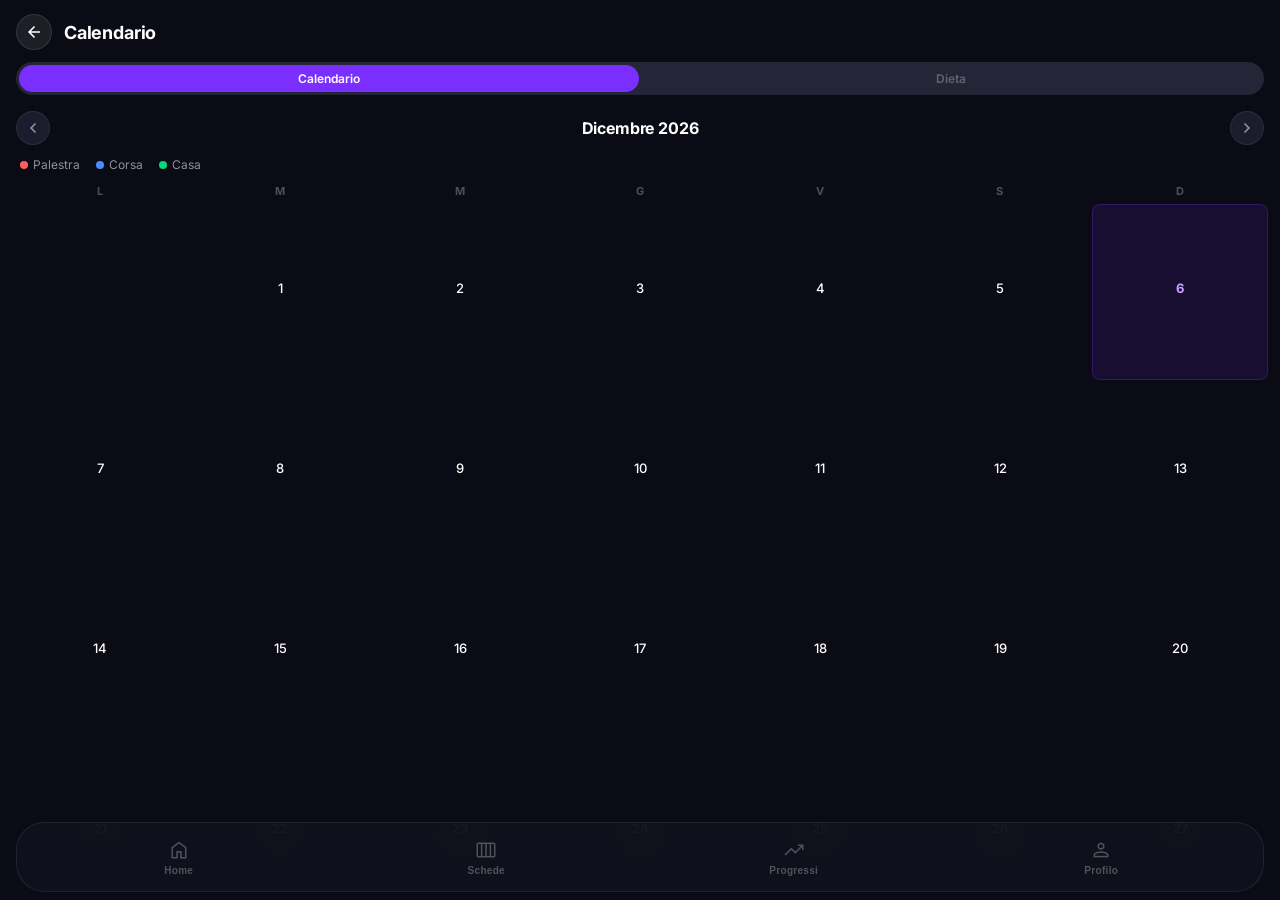
==== pages/calendario.html @ 29c7ee9d "v0.1.0 init: training app — home checklist, schede, progressi, calendario, dieta Co-Authored-By: Cla" ====
<!DOCTYPE html>
<html lang="it">
<head>
  <meta charset="UTF-8" />
  <meta name="viewport" content="width=device-width, initial-scale=1.0, maximum-scale=1.0, user-scalable=no, viewport-fit=cover" />
  <meta name="apple-mobile-web-app-capable" content="yes" />
  <meta name="apple-mobile-web-app-status-bar-style" content="black-translucent" />
  <meta name="theme-color" content="#0B0B15" />
  <title>Calendario · Training</title>
  <link href="https://fonts.googleapis.com/css2?family=Inter:wght@400;500;600;700;800&family=DM+Mono:wght@400;500&display=swap" rel="stylesheet" />
  <link href="https://fonts.googleapis.com/css2?family=Material+Symbols+Outlined:opsz,wght,FILL,GRAD@20..48,100..700,0..1,-50..200&display=swap" rel="stylesheet" />
  <link rel="stylesheet" href="../assets/style.css" />
  <script>
    document.documentElement.style.setProperty('--screen-height', window.screen.height + 'px');
    function setAppHeight() {
      const h = window.visualViewport ? window.visualViewport.height : window.innerHeight;
      document.documentElement.style.setProperty('--app-height', h + 'px');
    }
    setAppHeight();
    if (window.visualViewport) {
      window.visualViewport.addEventListener('resize', () => { setAppHeight(); setTimeout(setAppHeight, 300); });
    } else {
      window.addEventListener('resize', setAppHeight);
    }
  </script>
</head>
<body data-page="calendario">

  <!-- Header -->
  <div class="page-top-bar">
    <button class="page-back-btn" onclick="goBack()" aria-label="Indietro">
      <span class="material-symbols-outlined">arrow_back</span>
    </button>
    <span class="page-title" id="calPageTitle">Calendario</span>
  </div>

  <!-- Tabs -->
  <div style="padding: 0 16px 12px; flex-shrink:0; position:relative; z-index:1;">
    <div class="filter-toggle" id="calTabs">
      <button class="filter-toggle-btn active" data-tab="calendario">Calendario</button>
      <button class="filter-toggle-btn" data-tab="dieta">Dieta</button>
    </div>
  </div>

  <!-- Main -->
  <main class="main-content">

    <!-- ── TAB: Calendario ───────────────────────────────── -->
    <div class="cal-panel" id="panelCalendario">
      <div class="page-list-sheet" style="border-radius:0;border:none;background:transparent;backdrop-filter:none;">
        <div class="page-list-scroll" style="-webkit-mask-image:none;mask-image:none;">

          <!-- Month nav -->
          <div class="cal-month-nav">
            <button class="cal-nav-btn" id="calPrev">
              <span class="material-symbols-outlined">chevron_left</span>
            </button>
            <span class="cal-month-label" id="calMonthLabel">—</span>
            <button class="cal-nav-btn" id="calNext">
              <span class="material-symbols-outlined">chevron_right</span>
            </button>
          </div>

          <!-- Legend -->
          <div class="cal-legend">
            <span class="cal-legend-item"><span class="cal-legend-dot gym"></span>Palestra</span>
            <span class="cal-legend-item"><span class="cal-legend-dot corsa"></span>Corsa</span>
            <span class="cal-legend-item"><span class="cal-legend-dot home"></span>Casa</span>
          </div>

          <!-- Day labels -->
          <div class="cal-day-labels">
            <span>L</span><span>M</span><span>M</span>
            <span>G</span><span>V</span><span>S</span><span>D</span>
          </div>

          <!-- Grid -->
          <div class="cal-grid" id="calGrid"></div>

          <!-- Day detail (shown on tap) -->
          <div class="cal-day-detail" id="calDayDetail" style="display:none">
            <div class="cal-day-detail-date" id="calDetailDate"></div>
            <div class="cal-day-detail-items" id="calDetailItems"></div>
          </div>

        </div>
      </div>
    </div>

    <!-- ── TAB: Dieta ─────────────────────────────────────── -->
    <div class="cal-panel hidden" id="panelDieta">
      <div class="page-list-sheet" style="border-radius:0;border:none;background:transparent;backdrop-filter:none;">
        <div class="page-list-scroll" style="-webkit-mask-image:none;mask-image:none;">

          <!-- Oggi label -->
          <div style="padding:12px 20px 8px;font-size:11px;font-weight:700;text-transform:uppercase;letter-spacing:0.09em;color:var(--text-3)" id="dietaTodayLabel">—</div>

          <!-- Trackers -->
          <div class="dieta-trackers">

            <!-- Acqua -->
            <div class="dieta-tracker-card">
              <div class="dieta-tracker-icon">💧</div>
              <div class="dieta-tracker-info">
                <div class="dieta-tracker-label">Acqua</div>
                <div class="dieta-tracker-sub">Obiettivo: 8 bicchieri</div>
              </div>
              <div class="dieta-tracker-controls">
                <button class="dieta-ctrl-btn" data-field="acqua" data-delta="-1">
                  <span class="material-symbols-outlined">remove</span>
                </button>
                <span class="dieta-tracker-value" id="valAcqua">0</span>
                <button class="dieta-ctrl-btn" data-field="acqua" data-delta="1">
                  <span class="material-symbols-outlined">add</span>
                </button>
              </div>
            </div>

            <!-- Proteine -->
            <div class="dieta-tracker-card">
              <div class="dieta-tracker-icon">🥩</div>
              <div class="dieta-tracker-info">
                <div class="dieta-tracker-label">Proteine</div>
                <div class="dieta-tracker-sub">Obiettivo: 140g / giorno</div>
              </div>
              <div class="dieta-tracker-controls">
                <button class="dieta-ctrl-btn" data-field="proteine" data-delta="-10">
                  <span class="material-symbols-outlined">remove</span>
                </button>
                <span class="dieta-tracker-value" id="valProteine">0<span style="font-size:11px;opacity:.6">g</span></span>
                <button class="dieta-ctrl-btn" data-field="proteine" data-delta="10">
                  <span class="material-symbols-outlined">add</span>
                </button>
              </div>
            </div>

            <!-- Calorie -->
            <div class="dieta-tracker-card">
              <div class="dieta-tracker-icon">🔥</div>
              <div class="dieta-tracker-info">
                <div class="dieta-tracker-label">Calorie</div>
                <div class="dieta-tracker-sub">Obiettivo: ~1800 kcal</div>
              </div>
              <div class="dieta-tracker-controls">
                <button class="dieta-ctrl-btn" data-field="calorie" data-delta="-50">
                  <span class="material-symbols-outlined">remove</span>
                </button>
                <span class="dieta-tracker-value" id="valCalorie">0<span style="font-size:11px;opacity:.6">kcal</span></span>
                <button class="dieta-ctrl-btn" data-field="calorie" data-delta="50">
                  <span class="material-symbols-outlined">add</span>
                </button>
              </div>
            </div>

          </div>

          <!-- Note -->
          <div style="padding:16px 16px 8px">
            <label class="form-label" style="display:block;margin-bottom:8px">Note del giorno</label>
            <textarea id="dietaNoteInput" class="form-input" rows="4" placeholder="Pasti, sensazioni, sodio alto, acqua ritenuta..."></textarea>
          </div>

          <!-- Consigli -->
          <div class="dieta-tips">
            <div class="dieta-tips-title">Consigli rapidi</div>
            <div class="dieta-tip">🧂 Riduci il sodio nei giorni di riposo per diminuire la ritenzione idrica</div>
            <div class="dieta-tip">🥚 Aggiungi una fonte proteica ad ogni pasto (uova, pollo, legumi)</div>
            <div class="dieta-tip">🥦 Verdure a foglia verde = volume senza calorie extra</div>
            <div class="dieta-tip">⏰ Mangia l'ultimo pasto almeno 2h prima di dormire</div>
          </div>

        </div>
      </div>
    </div>

  </main>

  <!-- Bottom Nav -->
  <nav class="bottom-nav">
    <button class="nav-item" data-page="home">
      <span class="material-symbols-outlined nav-icon">home</span>
      <span class="nav-label">Home</span>
    </button>
    <button class="nav-item" data-page="schede">
      <span class="material-symbols-outlined nav-icon">calendar_view_week</span>
      <span class="nav-label">Schede</span>
    </button>
    <button class="nav-item" data-page="progressi">
      <span class="material-symbols-outlined nav-icon">trending_up</span>
      <span class="nav-label">Progressi</span>
    </button>
    <button class="nav-item" data-page="profilo">
      <span class="material-symbols-outlined nav-icon">person</span>
      <span class="nav-label">Profilo</span>
    </button>
  </nav>

  <script src="../assets/app.js"></script>
  <script>if ('serviceWorker' in navigator) navigator.serviceWorker.register('../sw.js');</script>
</body>
</html>
---- assets/style.css ----
/* Training App — style.css v0.1.0 */

/* ─── 1. RESET & TOKENS ─────────────────────────────────────── */
*, *::before, *::after {
  box-sizing: border-box;
  margin: 0;
  padding: 0;
  -webkit-tap-highlight-color: transparent;
}

:root {
  --bg:         #0B0B15;
  --surface-1:  #13131F;
  --surface-2:  #1C1C2E;
  --surface-3:  #252538;

  --violet:      #7B2FFF;
  --violet-2:    #9D5CFF;
  --violet-3:    #C4A0FF;
  --violet-soft: rgba(123,47,255,0.12);
  --violet-glow: rgba(123,47,255,0.28);

  --green:      #00D87C;
  --green-soft: rgba(0,216,124,0.12);

  --text-1: #FFFFFF;
  --text-2: rgba(255,255,255,0.55);
  --text-3: rgba(255,255,255,0.28);

  --border:  rgba(255,255,255,0.07);
  --danger:  #FF4B4B;
  --danger-soft: rgba(255,75,75,0.12);

  --r-sm: 8px;
  --r-md: 12px;
  --r-lg: 16px;
  --r-xl: 24px;

  --nav-height: 70px;
}

/* ─── 2. BODY & LAYOUT ─────────────────────────────────────── */
body {
  font-family: 'Inter', sans-serif;
  background: var(--bg);
  color: var(--text-1);
  display: flex;
  flex-direction: column;
  height: var(--screen-height, 100dvh);
  overscroll-behavior-y: none;
  -webkit-font-smoothing: antialiased;
  -moz-osx-font-smoothing: grayscale;
  opacity: 1;
  transition: opacity 0.08s ease;
}

.main-content {
  flex: 1;
  display: flex;
  flex-direction: column;
  min-height: 0;
}

/* ─── 3. BACKGROUND ─────────────────────────────────────────── */
.home-bg {
  position: fixed;
  inset: 0;
  z-index: 0;
  pointer-events: none;
  background:
    radial-gradient(ellipse 75% 55% at 5% 22%, rgba(123,47,255,0.70) 0%, transparent 100%),
    radial-gradient(ellipse 75% 55% at 95% 22%, rgba(0,216,124,0.55) 0%, transparent 100%),
    var(--bg);
}

.main-content, .app-header, .page-top-bar, .bottom-nav {
  position: relative;
  z-index: 1;
}

/* ─── 4. APP HEADER (Home) ──────────────────────────────────── */
.app-header {
  padding: calc(env(safe-area-inset-top, 0px) + 14px) 16px 12px;
  display: flex;
  align-items: center;
  justify-content: space-between;
  flex-shrink: 0;
}

.header-avatar {
  width: 36px; height: 36px;
  border-radius: 50%;
  background: linear-gradient(135deg, var(--violet), var(--violet-2));
  display: flex; align-items: center; justify-content: center;
  font-size: 14px; font-weight: 700; color: #fff;
  cursor: pointer;
}

.header-title {
  font-size: 17px;
  font-weight: 700;
  letter-spacing: -0.01em;
}

.header-icon-btn {
  width: 36px; height: 36px;
  border-radius: 50%;
  border: none;
  background: rgba(255,255,255,0.10);
  border: 1px solid rgba(255,255,255,0.10);
  backdrop-filter: blur(12px);
  display: flex; align-items: center; justify-content: center;
  cursor: pointer;
  color: var(--text-1);
}

.header-icon-btn .material-symbols-outlined {
  font-size: 20px;
}

/* ─── 5. PAGE TOP BAR (pagine secondarie) ───────────────────── */
.page-top-bar {
  padding: calc(env(safe-area-inset-top, 0px) + 14px) 16px 12px;
  display: flex;
  align-items: center;
  gap: 12px;
  flex-shrink: 0;
}

.page-back-btn {
  width: 36px; height: 36px;
  border-radius: 50%;
  border: 1px solid rgba(255,255,255,0.10);
  background: rgba(255,255,255,0.08);
  display: flex; align-items: center; justify-content: center;
  cursor: pointer;
  color: var(--text-1);
  flex-shrink: 0;
}

.page-back-btn .material-symbols-outlined { font-size: 20px; }

.page-title {
  font-size: 18px;
  font-weight: 700;
  letter-spacing: -0.01em;
}

/* ─── 6. BOTTOM NAV ─────────────────────────────────────────── */
.bottom-nav {
  position: fixed;
  left: 16px;
  right: 16px;
  top: calc(var(--screen-height, 100dvh) - max(8px, env(safe-area-inset-bottom, 8px)));
  transform: translateY(-100%);
  height: var(--nav-height);
  background: rgba(18,18,30,0.92);
  backdrop-filter: blur(24px);
  -webkit-backdrop-filter: blur(24px);
  border-radius: 28px;
  border: 1px solid rgba(255,255,255,0.08);
  display: flex;
  align-items: center;
  padding: 0 8px;
  z-index: 100;
}

.nav-item {
  flex: 1;
  display: flex;
  flex-direction: column;
  align-items: center;
  justify-content: center;
  gap: 3px;
  cursor: pointer;
  padding: 8px 4px;
  border: none;
  background: transparent;
  color: var(--text-3);
  transition: color 0.15s;
  border-radius: 20px;
}

.nav-item.active { color: var(--violet-2); }

.nav-icon {
  font-size: 24px;
  font-variation-settings: 'FILL' 0, 'wght' 300;
  transition: font-variation-settings 0.15s;
}

.nav-item.active .nav-icon {
  font-variation-settings: 'FILL' 1, 'wght' 400;
}

.nav-label {
  font-size: 10px;
  font-weight: 600;
  letter-spacing: 0.03em;
}

/* ─── 7. HOME HERO ──────────────────────────────────────────── */
.home-hero {
  padding: 8px 20px 16px;
  flex-shrink: 0;
}

.hero-day {
  font-family: 'DM Mono', monospace;
  font-size: 38px;
  font-weight: 500;
  letter-spacing: -0.02em;
  line-height: 1;
  color: var(--text-1);
}

.hero-date {
  font-size: 14px;
  color: var(--text-2);
  margin-top: 4px;
}

.hero-streak {
  display: inline-flex;
  align-items: center;
  gap: 5px;
  margin-top: 10px;
  background: var(--violet-soft);
  border: 1px solid var(--violet-glow);
  border-radius: 999px;
  padding: 4px 10px;
  font-size: 12px;
  font-weight: 600;
  color: var(--violet-3);
}

.hero-streak .material-symbols-outlined {
  font-size: 14px;
  font-variation-settings: 'FILL' 1, 'wght' 400;
}

/* ─── 8. SCHEDA TYPE TOGGLE (Gym / Home) ────────────────────── */
.scheda-type-toggle {
  display: flex;
  gap: 8px;
  padding: 0 16px 14px;
  flex-shrink: 0;
}

.scheda-type-btn {
  flex: 1;
  display: flex;
  align-items: center;
  justify-content: center;
  gap: 6px;
  padding: 10px 12px;
  border-radius: var(--r-lg);
  border: 1px solid var(--border);
  background: var(--surface-1);
  color: var(--text-2);
  font-size: 14px;
  font-weight: 600;
  cursor: pointer;
  transition: all 0.15s;
}

.scheda-type-btn .material-symbols-outlined {
  font-size: 18px;
  font-variation-settings: 'FILL' 0, 'wght' 300;
}

.scheda-type-btn.active {
  background: var(--violet-soft);
  border-color: var(--violet-glow);
  color: var(--violet-3);
}

.scheda-type-btn.active .material-symbols-outlined {
  font-variation-settings: 'FILL' 1, 'wght' 500;
}

/* ─── 9. SHEET & SCROLL ─────────────────────────────────────── */
.page-list-sheet {
  background: rgba(14,14,24,0.82);
  backdrop-filter: blur(24px);
  -webkit-backdrop-filter: blur(24px);
  border-radius: 24px 24px 0 0;
  border-top: 1px solid rgba(255,255,255,0.08);
  flex: 1;
  min-height: 0;
  display: flex;
  flex-direction: column;
}

.list-sheet-header {
  display: flex;
  align-items: center;
  justify-content: space-between;
  padding: 16px 20px 12px;
  flex-shrink: 0;
}

.list-sheet-title {
  font-size: 12px;
  font-weight: 600;
  text-transform: uppercase;
  letter-spacing: 0.09em;
  color: var(--text-2);
}

.page-list-scroll {
  flex: 1;
  overflow-y: auto;
  -webkit-overflow-scrolling: touch;
  overscroll-behavior: none;
  padding-bottom: 100px;
  -webkit-mask-image: linear-gradient(to bottom,
    transparent 0px, black 24px,
    black calc(100% - 180px),
    transparent calc(100% - 60px)
  );
  mask-image: linear-gradient(to bottom,
    transparent 0px, black 24px,
    black calc(100% - 180px),
    transparent calc(100% - 60px)
  );
}

/* ─── 10. EXERCISE CARDS (Home checklist) ───────────────────── */
.exercise-card {
  display: flex;
  align-items: flex-start;
  gap: 12px;
  padding: 14px 20px;
  border-bottom: 1px solid var(--border);
  transition: background 0.12s;
}

.exercise-card:active { background: rgba(255,255,255,0.03); }

.exercise-card.done {
  opacity: 0.45;
}

.exercise-check {
  width: 26px; height: 26px;
  border-radius: 50%;
  border: 2px solid rgba(255,255,255,0.20);
  background: transparent;
  display: flex; align-items: center; justify-content: center;
  cursor: pointer;
  flex-shrink: 0;
  margin-top: 1px;
  transition: all 0.15s;
  color: transparent;
}

.exercise-check .material-symbols-outlined {
  font-size: 15px;
  font-variation-settings: 'FILL' 1, 'wght' 600;
}

.exercise-card.done .exercise-check {
  background: var(--green);
  border-color: var(--green);
  color: #000;
}

.exercise-info {
  flex: 1;
  min-width: 0;
}

.exercise-name {
  font-size: 15px;
  font-weight: 600;
  white-space: nowrap;
  overflow: hidden;
  text-overflow: ellipsis;
}

.exercise-card.done .exercise-name {
  text-decoration: line-through;
  color: var(--text-2);
}

.exercise-desc {
  font-size: 12px;
  color: var(--text-3);
  margin-top: 2px;
}

.exercise-badges {
  display: flex;
  flex-wrap: wrap;
  gap: 5px;
  margin-top: 7px;
}

.badge {
  display: inline-flex;
  align-items: center;
  gap: 3px;
  padding: 3px 8px;
  border-radius: 999px;
  font-size: 11px;
  font-weight: 600;
}

.badge--reps {
  font-family: 'DM Mono', monospace;
  background: var(--surface-3);
  color: var(--text-2);
}

.badge--focus {
  background: var(--violet-soft);
  color: var(--violet-3);
}

.badge--base {
  background: var(--green-soft);
  color: var(--green);
}

.badge--intermedio {
  background: var(--violet-soft);
  color: var(--violet-2);
}

.badge--avanzato {
  background: var(--danger-soft);
  color: var(--danger);
}

.exercise-timer-btn {
  display: flex;
  flex-direction: column;
  align-items: center;
  gap: 2px;
  padding: 6px 8px;
  border-radius: var(--r-md);
  border: 1px solid var(--border);
  background: var(--surface-3);
  color: var(--text-2);
  cursor: pointer;
  flex-shrink: 0;
  transition: all 0.15s;
  font-size: 10px;
  font-weight: 600;
}

.exercise-timer-btn .material-symbols-outlined {
  font-size: 18px;
  font-variation-settings: 'FILL' 0, 'wght' 300;
  color: var(--violet-2);
}

.exercise-timer-btn:active {
  background: var(--violet-soft);
  border-color: var(--violet-glow);
}

/* ─── 11. TIMER WIDGET (floating above nav) ─────────────────── */
.timer-widget {
  position: fixed;
  left: 16px;
  right: 16px;
  top: calc(var(--screen-height, 100dvh) - max(8px, env(safe-area-inset-bottom, 8px)) - var(--nav-height) - 12px);
  transform: translateY(-100%);
  background: var(--surface-2);
  border: 1px solid var(--violet-glow);
  border-radius: var(--r-xl);
  padding: 14px 16px;
  z-index: 90;
  display: none;
  gap: 12px;
  align-items: center;
  box-shadow: 0 0 32px rgba(123,47,255,0.25);
}

.timer-widget.active { display: flex; }

.timer-icon {
  width: 40px; height: 40px;
  border-radius: 50%;
  background: var(--violet-soft);
  display: flex; align-items: center; justify-content: center;
  flex-shrink: 0;
}

.timer-icon .material-symbols-outlined {
  font-size: 22px;
  color: var(--violet-2);
  font-variation-settings: 'FILL' 1, 'wght' 400;
}

.timer-info {
  flex: 1;
  min-width: 0;
}

.timer-name {
  font-size: 12px;
  color: var(--text-2);
  white-space: nowrap;
  overflow: hidden;
  text-overflow: ellipsis;
}

.timer-countdown {
  font-family: 'DM Mono', monospace;
  font-size: 24px;
  font-weight: 500;
  letter-spacing: -0.02em;
  line-height: 1.1;
}

.timer-bar-wrap {
  height: 3px;
  background: rgba(255,255,255,0.08);
  border-radius: 2px;
  margin-top: 5px;
  overflow: hidden;
}

.timer-bar-fill {
  height: 100%;
  background: linear-gradient(90deg, var(--violet), var(--violet-2));
  border-radius: 2px;
  transition: width 0.9s linear;
}

.timer-controls {
  display: flex;
  gap: 6px;
  flex-shrink: 0;
}

.timer-ctrl-btn {
  width: 34px; height: 34px;
  border-radius: 50%;
  border: 1px solid rgba(255,255,255,0.10);
  background: rgba(255,255,255,0.07);
  display: flex; align-items: center; justify-content: center;
  cursor: pointer;
  color: var(--text-1);
}

.timer-ctrl-btn .material-symbols-outlined {
  font-size: 18px;
  font-variation-settings: 'FILL' 1, 'wght' 400;
}

/* ─── 12. COMPLETE WORKOUT BUTTON ───────────────────────────── */
.complete-workout-btn {
  display: flex;
  align-items: center;
  gap: 5px;
  padding: 6px 12px;
  border-radius: 999px;
  border: none;
  background: var(--green-soft);
  color: var(--green);
  font-size: 12px;
  font-weight: 700;
  cursor: pointer;
  transition: all 0.15s;
  opacity: 0.5;
}

.complete-workout-btn.ready {
  opacity: 1;
  box-shadow: 0 0 16px rgba(0,216,124,0.25);
}

.complete-workout-btn .material-symbols-outlined {
  font-size: 15px;
  font-variation-settings: 'FILL' 1, 'wght' 500;
}

/* ─── 13. EMPTY STATE ───────────────────────────────────────── */
.empty-state {
  display: flex;
  flex-direction: column;
  align-items: center;
  justify-content: center;
  gap: 10px;
  padding: 48px 24px;
  text-align: center;
}

.empty-state .material-symbols-outlined {
  font-size: 48px;
  color: var(--text-3);
  font-variation-settings: 'FILL' 0, 'wght' 200;
}

.empty-state-title {
  font-size: 15px;
  font-weight: 600;
  color: var(--text-2);
}

.empty-state-sub {
  font-size: 13px;
  color: var(--text-3);
}

.empty-state-btn {
  margin-top: 8px;
  padding: 10px 20px;
  border-radius: 999px;
  border: 1px solid var(--violet-glow);
  background: var(--violet-soft);
  color: var(--violet-3);
  font-size: 13px;
  font-weight: 600;
  cursor: pointer;
}

/* ─── 14. SCHEDE PAGE ───────────────────────────────────────── */
.schede-section {
  padding: 0 16px 8px;
}

.schede-section-label {
  display: flex;
  align-items: center;
  gap: 6px;
  font-size: 11px;
  font-weight: 700;
  text-transform: uppercase;
  letter-spacing: 0.09em;
  color: var(--text-3);
  padding: 14px 4px 8px;
}

.schede-section-label .material-symbols-outlined {
  font-size: 14px;
  font-variation-settings: 'FILL' 1, 'wght' 400;
}

.scheda-card {
  display: flex;
  align-items: center;
  gap: 12px;
  padding: 14px 16px;
  border-radius: var(--r-lg);
  border: 1px solid var(--border);
  background: var(--surface-1);
  margin-bottom: 8px;
  cursor: pointer;
  transition: all 0.15s;
}

.scheda-card:active { background: var(--surface-2); }

.scheda-card.attiva {
  border-color: var(--violet-glow);
  background: var(--violet-soft);
}

.scheda-icon {
  width: 40px; height: 40px;
  border-radius: var(--r-md);
  background: var(--surface-2);
  display: flex; align-items: center; justify-content: center;
  flex-shrink: 0;
}

.scheda-card.attiva .scheda-icon {
  background: var(--violet-glow);
}

.scheda-icon .material-symbols-outlined {
  font-size: 22px;
  color: var(--text-2);
  font-variation-settings: 'FILL' 0, 'wght' 300;
}

.scheda-card.attiva .scheda-icon .material-symbols-outlined {
  color: var(--violet-2);
  font-variation-settings: 'FILL' 1, 'wght' 400;
}

.scheda-info { flex: 1; }

.scheda-name {
  font-size: 15px;
  font-weight: 600;
}

.scheda-sub {
  font-size: 12px;
  color: var(--text-3);
  margin-top: 2px;
}

.scheda-card.attiva .scheda-sub { color: var(--violet-3); }

.scheda-active-badge {
  font-size: 10px;
  font-weight: 700;
  padding: 3px 8px;
  border-radius: 999px;
  background: var(--violet);
  color: #fff;
}

.add-scheda-card {
  display: flex;
  align-items: center;
  justify-content: center;
  gap: 8px;
  padding: 13px 16px;
  border-radius: var(--r-lg);
  border: 1.5px dashed rgba(255,255,255,0.10);
  color: var(--text-3);
  font-size: 14px;
  font-weight: 500;
  cursor: pointer;
  margin-bottom: 8px;
  transition: all 0.15s;
}

.add-scheda-card:active {
  border-color: var(--violet-3);
  color: var(--violet-3);
}

/* ─── 15. MODAL / BOTTOM SHEET ──────────────────────────────── */
.modal-overlay {
  position: fixed;
  inset: 0;
  background: rgba(0,0,0,0.55);
  backdrop-filter: blur(4px);
  -webkit-backdrop-filter: blur(4px);
  z-index: 200;
  opacity: 0;
  pointer-events: none;
  transition: opacity 0.22s ease;
  display: flex;
  align-items: flex-end;
}

.modal-overlay.open {
  opacity: 1;
  pointer-events: all;
}

.modal-sheet {
  width: 100%;
  background: var(--surface-2);
  border-radius: 24px 24px 0 0;
  border-top: 1px solid var(--border);
  padding-bottom: max(32px, env(safe-area-inset-bottom, 32px));
  transform: translateY(100%);
  transition: transform 0.3s cubic-bezier(0.32,0.72,0,1);
  max-height: 88vh;
  display: flex;
  flex-direction: column;
}

.modal-overlay.open .modal-sheet {
  transform: translateY(0);
}

.modal-handle {
  width: 36px; height: 4px;
  background: rgba(255,255,255,0.18);
  border-radius: 2px;
  margin: 12px auto 0;
  flex-shrink: 0;
}

.modal-header {
  display: flex;
  align-items: center;
  justify-content: space-between;
  padding: 14px 20px 4px;
  flex-shrink: 0;
}

.modal-title {
  font-size: 17px;
  font-weight: 700;
}

.modal-close-btn {
  width: 30px; height: 30px;
  border-radius: 50%;
  border: none;
  background: rgba(255,255,255,0.08);
  display: flex; align-items: center; justify-content: center;
  cursor: pointer;
  color: var(--text-2);
}

.modal-close-btn .material-symbols-outlined { font-size: 18px; }

.modal-body {
  flex: 1;
  overflow-y: auto;
  -webkit-overflow-scrolling: touch;
  padding: 8px 0;
}

.modal-footer {
  padding: 12px 20px 0;
  flex-shrink: 0;
}

/* ─── 16. DETAIL EXERCISE ROWS (in scheda sheet) ────────────── */
.detail-exercise-row {
  display: flex;
  align-items: center;
  gap: 10px;
  padding: 12px 20px;
  border-bottom: 1px solid var(--border);
}

.detail-exercise-info { flex: 1; min-width: 0; }

.detail-exercise-name {
  font-size: 14px;
  font-weight: 600;
  white-space: nowrap;
  overflow: hidden;
  text-overflow: ellipsis;
}

.detail-exercise-sub {
  font-size: 11px;
  color: var(--text-3);
  margin-top: 2px;
}

.detail-row-actions {
  display: flex;
  gap: 2px;
  flex-shrink: 0;
}

.icon-btn-sm {
  width: 30px; height: 30px;
  border-radius: var(--r-sm);
  border: none;
  background: transparent;
  display: flex; align-items: center; justify-content: center;
  cursor: pointer;
  color: var(--text-3);
  transition: all 0.12s;
}

.icon-btn-sm:active { background: rgba(255,255,255,0.07); }
.icon-btn-sm.danger { color: var(--danger); }
.icon-btn-sm .material-symbols-outlined { font-size: 18px; }

/* ─── 17. POOL PICKER ───────────────────────────────────────── */
.pool-search-wrap {
  padding: 8px 20px 4px;
  flex-shrink: 0;
}

.pool-exercise-row {
  display: flex;
  align-items: center;
  gap: 12px;
  padding: 12px 20px;
  border-bottom: 1px solid var(--border);
  cursor: pointer;
  transition: background 0.12s;
}

.pool-exercise-row:active { background: rgba(255,255,255,0.04); }

.pool-exercise-name { font-size: 14px; font-weight: 500; }
.pool-exercise-sub  { font-size: 11px; color: var(--text-3); }

.pool-add-icon {
  width: 28px; height: 28px;
  border-radius: 50%;
  background: var(--violet-soft);
  border: 1px solid var(--violet-glow);
  display: flex; align-items: center; justify-content: center;
  flex-shrink: 0;
  color: var(--violet-2);
}

.pool-add-icon .material-symbols-outlined { font-size: 16px; }

/* ─── 18. ESERCIZIO FORM ────────────────────────────────────── */
.form-section {
  padding: 12px 20px 4px;
}

.form-section-label {
  font-size: 11px;
  font-weight: 700;
  text-transform: uppercase;
  letter-spacing: 0.08em;
  color: var(--text-3);
  margin-bottom: 10px;
}

.form-row {
  margin-bottom: 10px;
}

.form-label {
  display: block;
  font-size: 11px;
  font-weight: 600;
  text-transform: uppercase;
  letter-spacing: 0.07em;
  color: var(--text-3);
  margin-bottom: 6px;
}

.form-input {
  width: 100%;
  padding: 12px 14px;
  background: var(--surface-3);
  border: 1px solid var(--border);
  border-radius: var(--r-md);
  font-family: 'Inter', sans-serif;
  font-size: 16px;
  color: var(--text-1);
  -webkit-appearance: none;
  outline: none;
  transition: border-color 0.15s;
}

.form-input:focus { border-color: var(--violet-2); }

.form-input::placeholder { color: var(--text-3); }

textarea.form-input {
  resize: none;
  min-height: 72px;
  font-size: 14px;
}

select.form-input {
  background-image: url("data:image/svg+xml,%3Csvg xmlns='http://www.w3.org/2000/svg' width='16' height='16' viewBox='0 0 24 24' fill='none' stroke='rgba(255,255,255,0.4)' stroke-width='2'%3E%3Cpolyline points='6 9 12 15 18 9'%3E%3C/polyline%3E%3C/svg%3E");
  background-repeat: no-repeat;
  background-position: right 12px center;
  padding-right: 36px;
  cursor: pointer;
}

.form-row-2 {
  display: grid;
  grid-template-columns: 1fr 1fr;
  gap: 10px;
  margin-bottom: 10px;
}

/* ─── 19. PROGRESSI PAGE ────────────────────────────────────── */
.streak-grid {
  display: grid;
  grid-template-columns: 1fr 1fr;
  gap: 10px;
  padding: 0 16px 12px;
}

.streak-card {
  background: var(--surface-1);
  border: 1px solid var(--border);
  border-radius: var(--r-lg);
  padding: 14px;
  display: flex;
  flex-direction: column;
  gap: 4px;
}

.streak-card.highlight {
  border-color: var(--violet-glow);
  background: var(--violet-soft);
}

.streak-card-label {
  font-size: 10px;
  font-weight: 700;
  text-transform: uppercase;
  letter-spacing: 0.08em;
  color: var(--text-3);
}

.streak-card.highlight .streak-card-label { color: var(--violet-3); }

.streak-icon {
  font-size: 20px;
  margin-bottom: 2px;
}

.streak-value {
  font-family: 'DM Mono', monospace;
  font-size: 32px;
  font-weight: 500;
  letter-spacing: -0.02em;
  line-height: 1;
}

.streak-card.highlight .streak-value { color: var(--violet-3); }

.streak-sub {
  font-size: 11px;
  color: var(--text-3);
}

.streak-card-wide {
  grid-column: 1 / -1;
}

.corsa-btn {
  margin: 0 16px 16px;
  display: flex;
  align-items: center;
  justify-content: center;
  gap: 8px;
  padding: 14px;
  border-radius: var(--r-lg);
  border: 1px solid var(--border);
  background: var(--surface-1);
  color: var(--text-1);
  font-size: 15px;
  font-weight: 600;
  cursor: pointer;
  transition: all 0.15s;
}

.corsa-btn:active {
  background: var(--green-soft);
  border-color: rgba(0,216,124,0.3);
  color: var(--green);
}

.corsa-btn .material-symbols-outlined {
  font-size: 20px;
  font-variation-settings: 'FILL' 1, 'wght' 400;
  color: var(--green);
}

.sessioni-label {
  padding: 12px 20px 8px;
  font-size: 11px;
  font-weight: 700;
  text-transform: uppercase;
  letter-spacing: 0.09em;
  color: var(--text-3);
}

.sessione-row {
  display: flex;
  align-items: center;
  gap: 12px;
  padding: 12px 20px;
  border-bottom: 1px solid var(--border);
}

.sessione-dot {
  width: 8px; height: 8px;
  border-radius: 50%;
  flex-shrink: 0;
}

.sessione-dot.gym  { background: var(--violet); }
.sessione-dot.home { background: var(--green); }
.sessione-dot.corsa { background: #FFB800; }

.sessione-info { flex: 1; }
.sessione-tipo { font-size: 14px; font-weight: 500; }
.sessione-data { font-size: 12px; color: var(--text-3); }

.sessione-badge {
  font-family: 'DM Mono', monospace;
  font-size: 12px;
  color: var(--text-3);
}

/* ─── 20. PROFILO PAGE ──────────────────────────────────────── */
.profile-hero {
  display: flex;
  flex-direction: column;
  align-items: center;
  padding: 24px 20px 20px;
  gap: 10px;
}

.profile-avatar-large {
  width: 72px; height: 72px;
  border-radius: 50%;
  background: linear-gradient(135deg, var(--violet), var(--violet-2));
  display: flex; align-items: center; justify-content: center;
  font-size: 28px;
  font-weight: 700;
}

.profile-name-display {
  font-size: 20px;
  font-weight: 700;
}

.profile-sub {
  font-size: 13px;
  color: var(--text-3);
}

.profile-form {
  padding: 0 16px;
}

.app-info-section {
  padding: 24px 20px 16px;
  display: flex;
  flex-direction: column;
  gap: 12px;
}

.app-info-row {
  display: flex;
  justify-content: space-between;
  align-items: center;
  font-size: 13px;
  color: var(--text-2);
}

.app-info-row span:last-child {
  color: var(--text-3);
  font-family: 'DM Mono', monospace;
  font-size: 12px;
}

.danger-btn {
  display: flex;
  align-items: center;
  justify-content: center;
  gap: 8px;
  width: 100%;
  padding: 13px;
  border-radius: var(--r-lg);
  border: 1px solid rgba(255,75,75,0.20);
  background: var(--danger-soft);
  color: var(--danger);
  font-size: 14px;
  font-weight: 600;
  cursor: pointer;
  margin: 0 16px;
  width: calc(100% - 32px);
}

.danger-btn .material-symbols-outlined { font-size: 18px; }

/* ─── 21. BUTTONS ───────────────────────────────────────────── */
.submit-btn {
  width: 100%;
  padding: 15px;
  border-radius: var(--r-lg);
  border: none;
  background: var(--violet);
  color: #fff;
  font-family: 'Inter', sans-serif;
  font-size: 16px;
  font-weight: 600;
  cursor: pointer;
  transition: opacity 0.12s;
  display: flex;
  align-items: center;
  justify-content: center;
  gap: 8px;
}

.submit-btn:active { opacity: 0.85; }

.submit-btn.secondary {
  background: var(--surface-3);
  color: var(--text-2);
  margin-top: 8px;
}

/* ─── 22. FILTER TOGGLE ─────────────────────────────────────── */
.filter-toggle {
  display: flex;
  background: var(--surface-3);
  border-radius: 999px;
  padding: 3px;
  gap: 2px;
}

.filter-toggle-btn {
  flex: 1;
  padding: 6px 12px;
  border-radius: 999px;
  border: none;
  background: transparent;
  color: var(--text-3);
  font-family: 'Inter', sans-serif;
  font-size: 12px;
  font-weight: 600;
  cursor: pointer;
  transition: all 0.15s;
}

.filter-toggle-btn.active {
  background: var(--violet);
  color: #fff;
}

/* ─── 23. TOAST ─────────────────────────────────────────────── */
.toast {
  position: fixed;
  bottom: calc(var(--nav-height) + max(8px, env(safe-area-inset-bottom, 8px)) + 80px);
  left: 50%;
  transform: translateX(-50%) translateY(20px);
  background: var(--surface-2);
  border: 1px solid var(--border);
  border-radius: 999px;
  padding: 10px 20px;
  font-size: 13px;
  font-weight: 600;
  color: var(--text-1);
  opacity: 0;
  pointer-events: none;
  transition: opacity 0.2s ease, transform 0.2s ease;
  z-index: 300;
  white-space: nowrap;
  box-shadow: 0 4px 24px rgba(0,0,0,0.4);
}

.toast.show {
  opacity: 1;
  transform: translateX(-50%) translateY(0);
}

/* ─── 24. CALENDARIO ────────────────────────────────────────── */
.cal-panel { flex: 1; display: flex; flex-direction: column; min-height: 0; }
.cal-panel.hidden { display: none; }

.cal-month-nav {
  display: flex;
  align-items: center;
  justify-content: space-between;
  padding: 4px 16px 12px;
}

.cal-nav-btn {
  width: 34px; height: 34px;
  border-radius: 50%;
  border: 1px solid var(--border);
  background: var(--surface-2);
  display: flex; align-items: center; justify-content: center;
  cursor: pointer;
  color: var(--text-2);
}

.cal-nav-btn .material-symbols-outlined { font-size: 20px; }
.cal-nav-btn:active { background: var(--surface-3); }

.cal-month-label {
  font-size: 16px;
  font-weight: 700;
  letter-spacing: -0.01em;
}

.cal-legend {
  display: flex;
  gap: 16px;
  padding: 0 20px 12px;
}

.cal-legend-item {
  display: flex;
  align-items: center;
  gap: 5px;
  font-size: 12px;
  color: var(--text-2);
}

.cal-legend-dot {
  width: 8px; height: 8px;
  border-radius: 50%;
}

.cal-legend-dot.gym   { background: #FF5E5E; }
.cal-legend-dot.corsa { background: #4B8BFF; }
.cal-legend-dot.home  { background: var(--green); }

.cal-day-labels {
  display: grid;
  grid-template-columns: repeat(7, 1fr);
  padding: 0 12px 6px;
  gap: 4px;
}

.cal-day-labels span {
  text-align: center;
  font-size: 11px;
  font-weight: 700;
  color: var(--text-3);
  text-transform: uppercase;
  letter-spacing: 0.05em;
}

.cal-grid {
  display: grid;
  grid-template-columns: repeat(7, 1fr);
  gap: 4px;
  padding: 0 12px;
}

.cal-cell {
  aspect-ratio: 1;
  display: flex;
  flex-direction: column;
  align-items: center;
  justify-content: center;
  border-radius: var(--r-sm);
  cursor: pointer;
  position: relative;
  transition: background 0.12s;
  gap: 2px;
}

.cal-cell:active { background: rgba(255,255,255,0.05); }
.cal-cell.empty  { pointer-events: none; }

.cal-cell.today {
  background: var(--violet-soft);
  border: 1px solid var(--violet-glow);
}

.cal-cell.selected {
  background: var(--surface-2);
  border: 1px solid var(--border);
}

.cal-cell-num {
  font-size: 13px;
  font-weight: 500;
  line-height: 1;
}

.cal-cell.today .cal-cell-num    { color: var(--violet-3); font-weight: 700; }
.cal-cell.other-month .cal-cell-num { color: var(--text-3); }

.cal-dots {
  display: flex;
  gap: 2px;
  justify-content: center;
  min-height: 5px;
}

.cal-dot {
  width: 5px; height: 5px;
  border-radius: 50%;
  flex-shrink: 0;
}

.cal-dot.gym   { background: #FF5E5E; }
.cal-dot.corsa { background: #4B8BFF; }
.cal-dot.home  { background: var(--green); }

/* Day detail strip */
.cal-day-detail {
  margin: 12px 16px 0;
  padding: 14px 16px;
  background: var(--surface-1);
  border: 1px solid var(--border);
  border-radius: var(--r-lg);
}

.cal-day-detail-date {
  font-size: 13px;
  font-weight: 700;
  color: var(--text-2);
  margin-bottom: 8px;
}

.cal-detail-item {
  display: flex;
  align-items: center;
  gap: 8px;
  padding: 5px 0;
  font-size: 14px;
  font-weight: 500;
}

.cal-detail-dot {
  width: 8px; height: 8px;
  border-radius: 50%;
  flex-shrink: 0;
}

/* ─── 25. DIETA ─────────────────────────────────────────────── */
.dieta-trackers {
  padding: 0 16px 8px;
  display: flex;
  flex-direction: column;
  gap: 8px;
}

.dieta-tracker-card {
  display: flex;
  align-items: center;
  gap: 12px;
  padding: 14px 16px;
  background: var(--surface-1);
  border: 1px solid var(--border);
  border-radius: var(--r-lg);
}

.dieta-tracker-icon {
  font-size: 24px;
  flex-shrink: 0;
  width: 36px;
  text-align: center;
}

.dieta-tracker-info { flex: 1; }

.dieta-tracker-label {
  font-size: 14px;
  font-weight: 600;
}

.dieta-tracker-sub {
  font-size: 11px;
  color: var(--text-3);
  margin-top: 2px;
}

.dieta-tracker-controls {
  display: flex;
  align-items: center;
  gap: 8px;
  flex-shrink: 0;
}

.dieta-ctrl-btn {
  width: 30px; height: 30px;
  border-radius: 50%;
  border: 1px solid var(--border);
  background: var(--surface-3);
  display: flex; align-items: center; justify-content: center;
  cursor: pointer;
  color: var(--text-2);
  transition: all 0.12s;
}

.dieta-ctrl-btn:active {
  background: var(--violet-soft);
  border-color: var(--violet-glow);
  color: var(--violet-3);
}

.dieta-ctrl-btn .material-symbols-outlined { font-size: 16px; }

.dieta-tracker-value {
  font-family: 'DM Mono', monospace;
  font-size: 18px;
  font-weight: 500;
  min-width: 40px;
  text-align: center;
}

.dieta-tips {
  margin: 8px 16px 16px;
  padding: 14px 16px;
  background: var(--surface-1);
  border: 1px solid var(--border);
  border-radius: var(--r-lg);
  display: flex;
  flex-direction: column;
  gap: 10px;
}

.dieta-tips-title {
  font-size: 11px;
  font-weight: 700;
  text-transform: uppercase;
  letter-spacing: 0.08em;
  color: var(--text-3);
  margin-bottom: 2px;
}

.dieta-tip {
  font-size: 13px;
  color: var(--text-2);
  line-height: 1.4;
}

/* ─── 26. ADD CARD ──────────────────────────────────────────── */
.add-card {
  display: flex;
  align-items: center;
  justify-content: center;
  gap: 8px;
  width: calc(100% - 32px);
  margin: 8px 16px 0;
  padding: 13px;
  border: 1.5px dashed rgba(255,255,255,0.10);
  border-radius: var(--r-lg);
  background: transparent;
  color: var(--text-3);
  font-family: 'Inter', sans-serif;
  font-size: 14px;
  font-weight: 500;
  cursor: pointer;
  transition: all 0.15s;
}

.add-card:active {
  border-color: var(--violet-3);
  color: var(--violet-3);
}
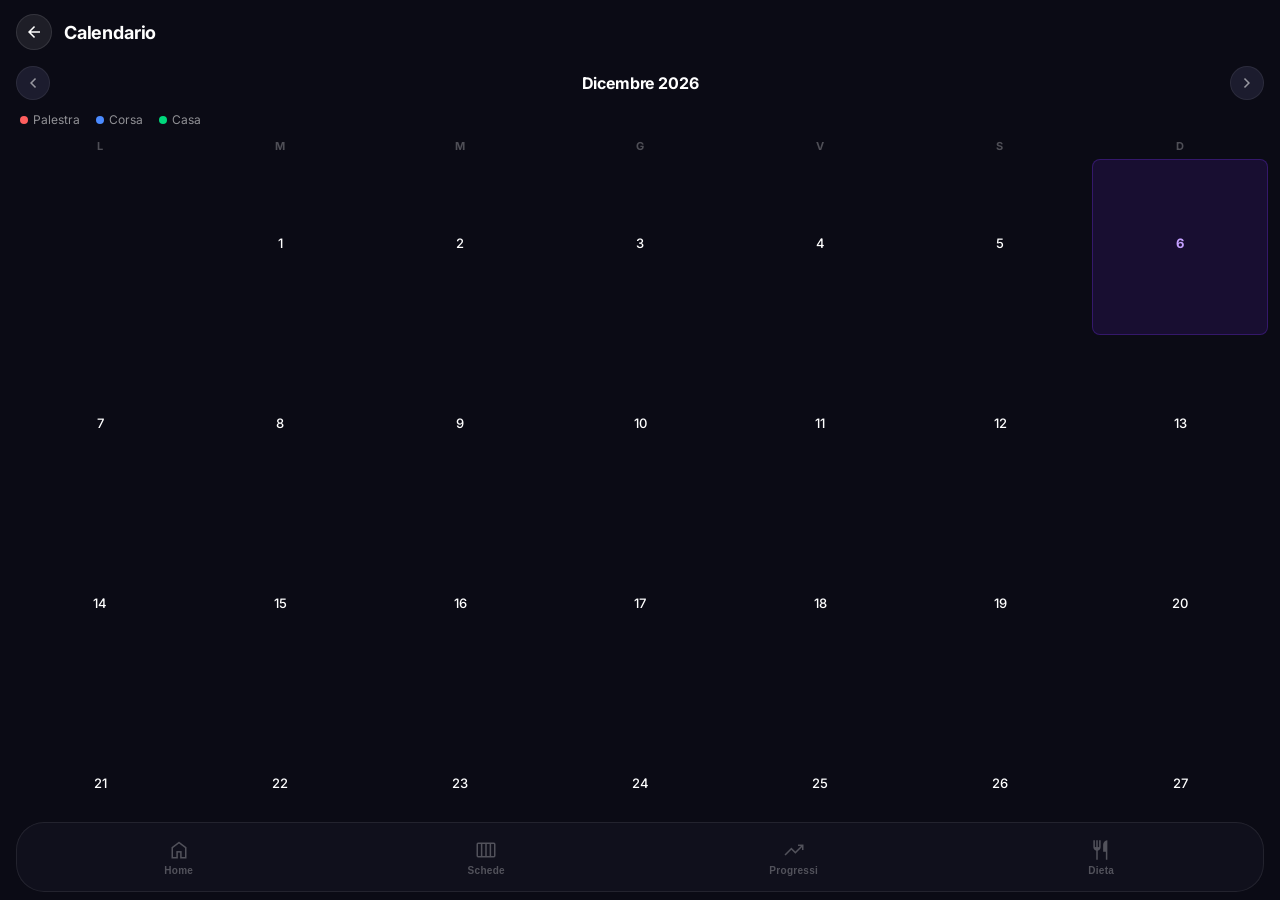
==== commit b7322d96: "v0.0.13 feat: nav dieta + fade + fix freccia avanti Nav bar: Profilo sostituito con Dieta (restauran" ====
--- a/pages/calendario.html
+++ b/pages/calendario.html
@@ -6,23 +6,12 @@
   <meta name="apple-mobile-web-app-capable" content="yes" />
   <meta name="apple-mobile-web-app-status-bar-style" content="black-translucent" />
   <meta name="theme-color" content="#0B0B15" />
+  <link rel="manifest" href="../manifest.json" />
+  <link rel="apple-touch-icon" href="../icon-192.png" />
   <title>Calendario · Training</title>
   <link href="https://fonts.googleapis.com/css2?family=Inter:wght@400;500;600;700;800&family=DM+Mono:wght@400;500&display=swap" rel="stylesheet" />
   <link href="https://fonts.googleapis.com/css2?family=Material+Symbols+Outlined:opsz,wght,FILL,GRAD@20..48,100..700,0..1,-50..200&display=swap" rel="stylesheet" />
   <link rel="stylesheet" href="../assets/style.css" />
-  <script>
-    document.documentElement.style.setProperty('--screen-height', window.screen.height + 'px');
-    function setAppHeight() {
-      const h = window.visualViewport ? window.visualViewport.height : window.innerHeight;
-      document.documentElement.style.setProperty('--app-height', h + 'px');
-    }
-    setAppHeight();
-    if (window.visualViewport) {
-      window.visualViewport.addEventListener('resize', () => { setAppHeight(); setTimeout(setAppHeight, 300); });
-    } else {
-      window.addEventListener('resize', setAppHeight);
-    }
-  </script>
 </head>
 <body data-page="calendario">
 
@@ -32,14 +21,6 @@
       <span class="material-symbols-outlined">arrow_back</span>
     </button>
     <span class="page-title" id="calPageTitle">Calendario</span>
-  </div>
-
-  <!-- Tabs -->
-  <div style="padding: 0 16px 12px; flex-shrink:0; position:relative; z-index:1;">
-    <div class="filter-toggle" id="calTabs">
-      <button class="filter-toggle-btn active" data-tab="calendario">Calendario</button>
-      <button class="filter-toggle-btn" data-tab="dieta">Dieta</button>
-    </div>
   </div>
 
   <!-- Main -->
@@ -89,86 +70,161 @@
 
     <!-- ── TAB: Dieta ─────────────────────────────────────── -->
     <div class="cal-panel hidden" id="panelDieta">
-      <div class="page-list-sheet" style="border-radius:0;border:none;background:transparent;backdrop-filter:none;">
-        <div class="page-list-scroll" style="-webkit-mask-image:none;mask-image:none;">
-
-          <!-- Oggi label -->
-          <div style="padding:12px 20px 8px;font-size:11px;font-weight:700;text-transform:uppercase;letter-spacing:0.09em;color:var(--text-3)" id="dietaTodayLabel">—</div>
-
-          <!-- Trackers -->
-          <div class="dieta-trackers">
+
+      <!-- Sub-tabs Oggi / Piano -->
+      <div class="dieta-subtabs">
+        <button class="dieta-subtab active" data-subtab="oggi">Oggi</button>
+        <button class="dieta-subtab" data-subtab="piano">Piano</button>
+      </div>
+
+      <!-- ── Pannello OGGI ── -->
+      <div class="dieta-panel-inner" id="dietaPanelOggi">
+
+        <!-- Day navigation (fuori dalla card) -->
+        <div class="dieta-day-nav">
+          <button class="dieta-day-nav-btn" id="dietaDayPrev">
+            <span class="material-symbols-outlined">chevron_left</span>
+          </button>
+          <div class="dieta-day-label" id="dietaDayLabel">—</div>
+          <button class="dieta-day-nav-btn" id="dietaDayNext">
+            <span class="material-symbols-outlined">chevron_right</span>
+          </button>
+        </div>
+
+        <!-- Macro progress bar (fuori dalla card) -->
+        <div class="dieta-macro-bar">
+          <div class="dieta-macro-row">
+            <span class="dieta-macro-label">Kcal</span>
+            <div class="dieta-macro-track"><div class="dieta-macro-fill kcal" id="macroKcalFill" style="width:0%"></div></div>
+            <span class="dieta-macro-val" id="macroKcalVal">0 / 1810</span>
+          </div>
+          <div class="dieta-macro-row">
+            <span class="dieta-macro-label">Prot</span>
+            <div class="dieta-macro-track"><div class="dieta-macro-fill prot" id="macroPRotFill" style="width:0%"></div></div>
+            <span class="dieta-macro-val" id="macroPRotVal">0g / 140g</span>
+          </div>
+        </div>
+
+        <!-- Card scrollabile con i pasti -->
+        <div class="page-list-sheet" style="border-radius:0;border:none;background:transparent;backdrop-filter:none;">
+          <div class="page-list-scroll">
+
+            <!-- 5 Meal cards (rendered by JS) -->
+            <div id="dietaMealCards"></div>
 
             <!-- Acqua -->
-            <div class="dieta-tracker-card">
-              <div class="dieta-tracker-icon">💧</div>
-              <div class="dieta-tracker-info">
-                <div class="dieta-tracker-label">Acqua</div>
-                <div class="dieta-tracker-sub">Obiettivo: 8 bicchieri</div>
-              </div>
-              <div class="dieta-tracker-controls">
-                <button class="dieta-ctrl-btn" data-field="acqua" data-delta="-1">
-                  <span class="material-symbols-outlined">remove</span>
-                </button>
-                <span class="dieta-tracker-value" id="valAcqua">0</span>
-                <button class="dieta-ctrl-btn" data-field="acqua" data-delta="1">
-                  <span class="material-symbols-outlined">add</span>
-                </button>
-              </div>
-            </div>
-
-            <!-- Proteine -->
-            <div class="dieta-tracker-card">
-              <div class="dieta-tracker-icon">🥩</div>
-              <div class="dieta-tracker-info">
-                <div class="dieta-tracker-label">Proteine</div>
-                <div class="dieta-tracker-sub">Obiettivo: 140g / giorno</div>
-              </div>
-              <div class="dieta-tracker-controls">
-                <button class="dieta-ctrl-btn" data-field="proteine" data-delta="-10">
-                  <span class="material-symbols-outlined">remove</span>
-                </button>
-                <span class="dieta-tracker-value" id="valProteine">0<span style="font-size:11px;opacity:.6">g</span></span>
-                <button class="dieta-ctrl-btn" data-field="proteine" data-delta="10">
-                  <span class="material-symbols-outlined">add</span>
-                </button>
-              </div>
-            </div>
-
-            <!-- Calorie -->
-            <div class="dieta-tracker-card">
-              <div class="dieta-tracker-icon">🔥</div>
-              <div class="dieta-tracker-info">
-                <div class="dieta-tracker-label">Calorie</div>
-                <div class="dieta-tracker-sub">Obiettivo: ~1800 kcal</div>
-              </div>
-              <div class="dieta-tracker-controls">
-                <button class="dieta-ctrl-btn" data-field="calorie" data-delta="-50">
-                  <span class="material-symbols-outlined">remove</span>
-                </button>
-                <span class="dieta-tracker-value" id="valCalorie">0<span style="font-size:11px;opacity:.6">kcal</span></span>
-                <button class="dieta-ctrl-btn" data-field="calorie" data-delta="50">
-                  <span class="material-symbols-outlined">add</span>
-                </button>
-              </div>
-            </div>
-
-          </div>
-
-          <!-- Note -->
-          <div style="padding:16px 16px 8px">
-            <label class="form-label" style="display:block;margin-bottom:8px">Note del giorno</label>
-            <textarea id="dietaNoteInput" class="form-input" rows="4" placeholder="Pasti, sensazioni, sodio alto, acqua ritenuta..."></textarea>
-          </div>
-
-          <!-- Consigli -->
-          <div class="dieta-tips">
-            <div class="dieta-tips-title">Consigli rapidi</div>
-            <div class="dieta-tip">🧂 Riduci il sodio nei giorni di riposo per diminuire la ritenzione idrica</div>
-            <div class="dieta-tip">🥚 Aggiungi una fonte proteica ad ogni pasto (uova, pollo, legumi)</div>
-            <div class="dieta-tip">🥦 Verdure a foglia verde = volume senza calorie extra</div>
-            <div class="dieta-tip">⏰ Mangia l'ultimo pasto almeno 2h prima di dormire</div>
-          </div>
-
+            <div class="dieta-trackers" style="padding-top:4px">
+              <div class="dieta-tracker-card">
+                <div class="dieta-tracker-icon">💧</div>
+                <div class="dieta-tracker-info">
+                  <div class="dieta-tracker-label">Acqua</div>
+                  <div class="dieta-tracker-sub">Obiettivo: 8 bicchieri</div>
+                </div>
+                <div class="dieta-tracker-controls">
+                  <button class="dieta-ctrl-btn" id="acquaMinus">
+                    <span class="material-symbols-outlined">remove</span>
+                  </button>
+                  <span class="dieta-tracker-value" id="valAcqua">0</span>
+                  <button class="dieta-ctrl-btn" id="acquaPlus">
+                    <span class="material-symbols-outlined">add</span>
+                  </button>
+                </div>
+              </div>
+            </div>
+
+            <!-- Note -->
+            <div style="padding:8px 16px 8px">
+              <label class="form-label" style="display:block;margin-bottom:8px">Note del giorno</label>
+              <textarea id="dietaNoteInput" class="form-input" rows="3" placeholder="Pasti, sensazioni, sodio alto, acqua ritenuta..."></textarea>
+            </div>
+
+            <!-- Consigli -->
+            <div class="dieta-tips">
+              <div class="dieta-tips-title">Consigli rapidi</div>
+              <div class="dieta-tip">🧂 Riduci il sodio nei giorni di riposo per diminuire la ritenzione idrica</div>
+              <div class="dieta-tip">🥚 Aggiungi una fonte proteica ad ogni pasto (uova, pollo, legumi)</div>
+              <div class="dieta-tip">🥦 Verdure a foglia verde = volume senza calorie extra</div>
+              <div class="dieta-tip">⏰ Mangia l'ultimo pasto almeno 2h prima di dormire</div>
+            </div>
+
+          </div>
+        </div>
+      </div>
+
+      <!-- ── Pannello PIANO ── -->
+      <div class="dieta-panel-inner hidden" id="dietaPanelPiano">
+        <div class="page-list-sheet" style="border-radius:0;border:none;background:transparent;backdrop-filter:none;">
+          <div class="page-list-scroll">
+            <div style="padding:8px 0 4px" id="dietaPianoSlots"></div>
+          </div>
+        </div>
+      </div>
+
+    </div>
+
+    <!-- ── Modal: aggiungi opzione ────────────────────────── -->
+    <div class="modal-overlay" id="addOpzioneOverlay">
+      <div class="modal-sheet">
+        <div class="modal-handle"></div>
+        <div class="modal-header">
+          <h2 class="modal-title" id="addOpzioneTitle">Nuova opzione</h2>
+          <button class="modal-close-btn" id="addOpzioneClose">
+            <span class="material-symbols-outlined">close</span>
+          </button>
+        </div>
+        <div class="modal-body">
+          <form id="addOpzioneForm" data-slot-id="">
+            <div class="form-section">
+              <div class="form-row">
+                <label class="form-label">Nome opzione</label>
+                <input type="text" name="nome" class="form-input" placeholder="Es. Fiocchi d'avena" />
+              </div>
+              <div class="form-row">
+                <label class="form-label">Alimento</label>
+                <input type="text" name="alimento" class="form-input" placeholder="Es. Fiocchi d'avena + Latte" />
+              </div>
+              <div class="form-row-2">
+                <div>
+                  <label class="form-label">Grammi</label>
+                  <input type="text" name="grammi" class="form-input" placeholder="50g+200ml" />
+                </div>
+                <div>
+                  <label class="form-label">Kcal</label>
+                  <input type="number" name="kcal" class="form-input" placeholder="320" />
+                </div>
+              </div>
+              <div class="form-row">
+                <label class="form-label">Proteine (g)</label>
+                <input type="number" name="prot" class="form-input" placeholder="12" />
+              </div>
+            </div>
+          </form>
+        </div>
+        <div class="modal-footer">
+          <button class="submit-btn" id="addOpzioneSubmit">
+            <span class="material-symbols-outlined">add</span>
+            Aggiungi opzione
+          </button>
+        </div>
+      </div>
+    </div>
+
+    <!-- ── Modal: modifica rotazione ─────────────────────── -->
+    <div class="modal-overlay" id="editRotazioneOverlay">
+      <div class="modal-sheet">
+        <div class="modal-handle"></div>
+        <div class="modal-header">
+          <h2 class="modal-title" id="editRotazioneTitle">Modifica rotazione</h2>
+          <button class="modal-close-btn" id="editRotazioneClose">
+            <span class="material-symbols-outlined">close</span>
+          </button>
+        </div>
+        <div class="modal-body" id="editRotazioneBody" data-slot-id="" data-opt-id=""></div>
+        <div class="modal-footer">
+          <button class="submit-btn" id="editRotazioneSave">
+            <span class="material-symbols-outlined">save</span>
+            Salva
+          </button>
         </div>
       </div>
     </div>
@@ -189,13 +245,25 @@
       <span class="material-symbols-outlined nav-icon">trending_up</span>
       <span class="nav-label">Progressi</span>
     </button>
-    <button class="nav-item" data-page="profilo">
-      <span class="material-symbols-outlined nav-icon">person</span>
-      <span class="nav-label">Profilo</span>
+    <button class="nav-item" data-page="dieta">
+      <span class="material-symbols-outlined nav-icon">restaurant</span>
+      <span class="nav-label">Dieta</span>
     </button>
   </nav>
 
   <script src="../assets/app.js"></script>
+  <script>
+    document.documentElement.style.setProperty('--screen-height', window.screen.height + 'px');
+    function setAppHeight() {
+      const h = window.visualViewport ? window.visualViewport.height : window.innerHeight;
+      document.documentElement.style.setProperty('--app-height', h + 'px');
+    }
+    if (window.visualViewport) {
+      window.visualViewport.addEventListener('resize', () => { setAppHeight(); setTimeout(setAppHeight, 300); });
+    } else {
+      window.addEventListener('resize', setAppHeight);
+    }
+  </script>
   <script>if ('serviceWorker' in navigator) navigator.serviceWorker.register('../sw.js');</script>
 </body>
 </html>
--- a/assets/style.css
+++ b/assets/style.css
@@ -6,6 +6,12 @@
   margin: 0;
   padding: 0;
   -webkit-tap-highlight-color: transparent;
+}
+
+html {
+  background: var(--bg);
+  height: 100%;
+  overflow: hidden;
 }
 
 :root {
@@ -58,7 +64,9 @@
   flex: 1;
   display: flex;
   flex-direction: column;
-  min-height: 0;
+  overflow: hidden;
+  position: relative;
+  z-index: 1;
 }
 
 /* ─── 3. BACKGROUND ─────────────────────────────────────────── */
@@ -116,6 +124,12 @@
 
 .header-icon-btn .material-symbols-outlined {
   font-size: 20px;
+}
+
+.header-actions {
+  display: flex;
+  gap: 8px;
+  align-items: center;
 }
 
 /* ─── 5. PAGE TOP BAR (pagine secondarie) ───────────────────── */
@@ -214,10 +228,17 @@
   color: var(--text-1);
 }
 
+.hero-streak-label {
+  font-size: 14px;
+  font-weight: 600;
+  color: var(--violet-3);
+  margin-top: 2px;
+}
+
 .hero-date {
-  font-size: 14px;
-  color: var(--text-2);
-  margin-top: 4px;
+  font-size: 13px;
+  color: var(--text-2);
+  margin-top: 6px;
 }
 
 .hero-streak {
@@ -1052,6 +1073,60 @@
   color: var(--text-3);
 }
 
+/* ─── Incrementi ─────────────────────────────────────────────── */
+.incrementi-grid {
+  display: grid;
+  grid-template-columns: 1fr 1fr;
+  gap: 10px;
+  padding: 4px 16px 16px;
+}
+.incremento-card {
+  background: var(--surface-1);
+  border: 1px solid var(--border);
+  border-radius: var(--r-lg);
+  padding: 14px 12px 12px;
+}
+.incremento-card.positivo {
+  border-color: rgba(0,216,124,0.25);
+  background: rgba(0,216,124,0.06);
+}
+.incremento-card.negativo {
+  border-color: rgba(255,75,75,0.2);
+  background: rgba(255,75,75,0.05);
+}
+.incremento-delta {
+  font-family: 'DM Mono', monospace;
+  font-size: 26px;
+  font-weight: 700;
+  color: var(--green);
+  line-height: 1;
+}
+.incremento-card.negativo .incremento-delta { color: var(--danger); }
+.incremento-nome {
+  font-size: 13px;
+  font-weight: 600;
+  color: var(--text-1);
+  margin-top: 6px;
+}
+.incremento-detail {
+  font-size: 11px;
+  color: var(--text-2);
+  margin-top: 2px;
+}
+.incremento-date {
+  font-size: 11px;
+  color: var(--text-3);
+  margin-top: 6px;
+}
+.incrementi-empty {
+  grid-column: 1 / -1;
+  padding: 20px 0;
+  text-align: center;
+  color: var(--text-3);
+  font-size: 13px;
+  line-height: 1.6;
+}
+
 .sessione-row {
   display: flex;
   align-items: center;
@@ -1234,7 +1309,77 @@
   transform: translateX(-50%) translateY(0);
 }
 
-/* ─── 24. CALENDARIO ────────────────────────────────────────── */
+/* ─── 24. EXERCISE DETAIL SHEET ────────────────────────────── */
+.ex-detail-badges {
+  display: flex;
+  flex-wrap: wrap;
+  gap: 6px;
+  padding: 4px 20px 14px;
+}
+
+.ex-detail-section {
+  padding: 12px 20px;
+  border-top: 1px solid var(--border);
+}
+
+.ex-detail-section-label {
+  font-size: 10px;
+  font-weight: 700;
+  text-transform: uppercase;
+  letter-spacing: 0.09em;
+  color: var(--text-3);
+  margin-bottom: 6px;
+}
+
+.ex-detail-text {
+  font-size: 14px;
+  color: var(--text-2);
+  line-height: 1.5;
+}
+
+.ex-yt-btn {
+  display: flex;
+  align-items: center;
+  gap: 8px;
+  width: 100%;
+  padding: 12px 14px;
+  border-radius: var(--r-md);
+  border: 1px solid rgba(255,75,75,0.25);
+  background: rgba(255,75,75,0.08);
+  color: #FF5E5E;
+  font-size: 14px;
+  font-weight: 600;
+  cursor: pointer;
+  text-decoration: none;
+  transition: all 0.15s;
+}
+
+.ex-yt-btn:active { background: rgba(255,75,75,0.18); }
+
+.ex-yt-btn .material-symbols-outlined {
+  font-size: 20px;
+  font-variation-settings: 'FILL' 1, 'wght' 400;
+}
+
+.ex-progress-row {
+  display: grid;
+  grid-template-columns: 1fr 1fr;
+  gap: 10px;
+  padding: 14px 20px 0;
+  border-top: 1px solid var(--border);
+}
+
+.ex-progress-field label {
+  display: block;
+  font-size: 10px;
+  font-weight: 700;
+  text-transform: uppercase;
+  letter-spacing: 0.08em;
+  color: var(--text-3);
+  margin-bottom: 6px;
+}
+
+/* ─── 25. CALENDARIO ────────────────────────────────────────── */
 .cal-panel { flex: 1; display: flex; flex-direction: column; min-height: 0; }
 .cal-panel.hidden { display: none; }
 
@@ -1386,6 +1531,25 @@
   font-size: 14px;
   font-weight: 500;
 }
+
+.cal-delete-btn {
+  width: 26px; height: 26px;
+  border-radius: 50%;
+  border: none;
+  background: rgba(255,255,255,0.06);
+  display: flex; align-items: center; justify-content: center;
+  cursor: pointer;
+  color: var(--text-3);
+  transition: all 0.12s;
+  flex-shrink: 0;
+}
+
+.cal-delete-btn:active {
+  background: var(--danger-soft);
+  color: var(--danger);
+}
+
+.cal-delete-btn .material-symbols-outlined { font-size: 15px; }
 
 .cal-detail-dot {
   width: 8px; height: 8px;
@@ -1515,3 +1679,426 @@
   border-color: var(--violet-3);
   color: var(--violet-3);
 }
+
+/* ─── 27. DIETA v2 ──────────────────────────────────────────── */
+
+/* Sub-tabs: Oggi / Piano */
+.dieta-subtabs {
+  display: flex;
+  gap: 0;
+  padding: 0 16px 12px;
+  flex-shrink: 0;
+}
+
+.dieta-subtab {
+  flex: 1;
+  padding: 9px 0;
+  border: none;
+  background: var(--surface-3);
+  color: var(--text-3);
+  font-family: 'Inter', sans-serif;
+  font-size: 13px;
+  font-weight: 600;
+  cursor: pointer;
+  transition: all 0.15s;
+}
+
+.dieta-subtab:first-child { border-radius: var(--r-md) 0 0 var(--r-md); }
+.dieta-subtab:last-child  { border-radius: 0 var(--r-md) var(--r-md) 0; }
+
+.dieta-subtab.active {
+  background: var(--violet);
+  color: #fff;
+}
+
+.dieta-panel-inner { display: flex; flex-direction: column; flex: 1; min-height: 0; }
+.dieta-panel-inner.hidden { display: none; }
+
+/* Day navigation */
+.dieta-day-nav {
+  display: flex;
+  align-items: center;
+  justify-content: space-between;
+  padding: 4px 16px 12px;
+  flex-shrink: 0;
+}
+
+.dieta-day-nav-btn {
+  width: 32px; height: 32px;
+  border-radius: 50%;
+  border: 1px solid var(--border);
+  background: var(--surface-2);
+  display: flex; align-items: center; justify-content: center;
+  cursor: pointer;
+  color: var(--text-2);
+  transition: all 0.12s;
+}
+
+.dieta-day-nav-btn:disabled { opacity: 0.3; pointer-events: none; }
+.dieta-day-nav-btn .material-symbols-outlined { font-size: 18px; }
+
+.dieta-day-label {
+  font-size: 14px;
+  font-weight: 600;
+  color: var(--text-1);
+  text-align: center;
+}
+
+.dieta-day-label small {
+  display: block;
+  font-size: 11px;
+  font-weight: 400;
+  color: var(--text-3);
+  margin-top: 1px;
+}
+
+/* Macro progress bar */
+.dieta-macro-bar {
+  margin: 0 16px 12px;
+  padding: 12px 14px;
+  background: var(--surface-1);
+  border: 1px solid var(--border);
+  border-radius: var(--r-lg);
+  display: flex;
+  flex-direction: column;
+  gap: 8px;
+}
+
+.dieta-macro-row {
+  display: flex;
+  align-items: center;
+  gap: 10px;
+}
+
+.dieta-macro-label {
+  font-size: 11px;
+  font-weight: 700;
+  text-transform: uppercase;
+  letter-spacing: 0.07em;
+  color: var(--text-3);
+  width: 32px;
+  flex-shrink: 0;
+}
+
+.dieta-macro-track {
+  flex: 1;
+  height: 5px;
+  background: rgba(255,255,255,0.07);
+  border-radius: 3px;
+  overflow: hidden;
+}
+
+.dieta-macro-fill {
+  height: 100%;
+  border-radius: 3px;
+  transition: width 0.3s ease;
+}
+
+.dieta-macro-fill.kcal { background: linear-gradient(90deg, var(--violet), var(--violet-2)); }
+.dieta-macro-fill.prot { background: linear-gradient(90deg, var(--green), #00FFB2); }
+
+.dieta-macro-val {
+  font-family: 'DM Mono', monospace;
+  font-size: 11px;
+  color: var(--text-2);
+  width: 72px;
+  text-align: right;
+  flex-shrink: 0;
+}
+
+/* Pasto card */
+.pasto-card {
+  margin: 0 16px 8px;
+  background: var(--surface-1);
+  border: 1px solid var(--border);
+  border-radius: var(--r-lg);
+  overflow: hidden;
+  transition: border-color 0.15s;
+}
+
+.pasto-card.mangiato { border-color: rgba(0,216,124,0.25); }
+
+.pasto-card-top {
+  display: flex;
+  align-items: center;
+  gap: 12px;
+  padding: 13px 14px;
+}
+
+.pasto-check-btn {
+  width: 28px; height: 28px;
+  border-radius: 50%;
+  border: 2px solid rgba(255,255,255,0.18);
+  background: transparent;
+  display: flex; align-items: center; justify-content: center;
+  cursor: pointer;
+  flex-shrink: 0;
+  color: transparent;
+  transition: all 0.15s;
+}
+
+.pasto-check-btn .material-symbols-outlined {
+  font-size: 15px;
+  font-variation-settings: 'FILL' 1, 'wght' 600;
+}
+
+.pasto-card.mangiato .pasto-check-btn {
+  background: var(--green);
+  border-color: var(--green);
+  color: #000;
+}
+
+.pasto-info { flex: 1; min-width: 0; }
+
+.pasto-ora {
+  font-family: 'DM Mono', monospace;
+  font-size: 10px;
+  color: var(--text-3);
+  margin-bottom: 1px;
+}
+
+.pasto-nome {
+  font-size: 14px;
+  font-weight: 600;
+}
+
+.pasto-alimento {
+  font-size: 12px;
+  color: var(--text-2);
+  margin-top: 2px;
+  white-space: nowrap;
+  overflow: hidden;
+  text-overflow: ellipsis;
+}
+
+.pasto-macros {
+  display: flex;
+  flex-direction: column;
+  align-items: flex-end;
+  gap: 2px;
+  flex-shrink: 0;
+}
+
+.pasto-kcal {
+  font-family: 'DM Mono', monospace;
+  font-size: 13px;
+  font-weight: 500;
+  color: var(--violet-3);
+}
+
+.pasto-prot {
+  font-size: 10px;
+  color: var(--text-3);
+}
+
+/* Mensa rating buttons */
+.mensa-rating-wrap {
+  padding: 0 14px 12px;
+}
+
+.mensa-rating-btns {
+  display: grid;
+  grid-template-columns: repeat(6, 1fr);
+  gap: 5px;
+}
+
+.mensa-rating-btn {
+  padding: 8px 4px;
+  border-radius: var(--r-sm);
+  border: 1px solid var(--border);
+  background: var(--surface-2);
+  color: var(--text-2);
+  font-family: 'DM Mono', monospace;
+  font-size: 13px;
+  font-weight: 500;
+  cursor: pointer;
+  text-align: center;
+  transition: all 0.15s;
+  line-height: 1.2;
+}
+
+.mensa-rating-btn small {
+  display: block;
+  font-family: 'Inter', sans-serif;
+  font-size: 9px;
+  font-weight: 400;
+  color: var(--text-3);
+  margin-top: 2px;
+}
+
+.mensa-rating-btn.selected-SS { background: rgba(76,175,80,0.2);  border-color: rgba(76,175,80,0.5);  color: #81C784; }
+.mensa-rating-btn.selected-S  { background: rgba(139,195,74,0.2); border-color: rgba(139,195,74,0.5); color: #AED581; }
+.mensa-rating-btn.selected-A  { background: rgba(255,235,59,0.15);border-color: rgba(255,235,59,0.4); color: #FFF176; }
+.mensa-rating-btn.selected-B  { background: rgba(255,193,7,0.15); border-color: rgba(255,193,7,0.4);  color: #FFD54F; }
+.mensa-rating-btn.selected-C  { background: rgba(255,152,0,0.15); border-color: rgba(255,152,0,0.4);  color: #FFCC80; }
+.mensa-rating-btn.selected-F  { background: rgba(244,67,54,0.15); border-color: rgba(244,67,54,0.4);  color: #EF9A9A; }
+
+.mensa-selected-info {
+  margin-top: 8px;
+  padding: 8px 10px;
+  background: var(--surface-2);
+  border-radius: var(--r-sm);
+  font-size: 12px;
+  color: var(--text-2);
+  line-height: 1.4;
+}
+
+/* Piano tab */
+.piano-slot {
+  margin: 0 16px 10px;
+  background: var(--surface-1);
+  border: 1px solid var(--border);
+  border-radius: var(--r-lg);
+  overflow: hidden;
+}
+
+.piano-slot-header {
+  display: flex;
+  align-items: center;
+  justify-content: space-between;
+  padding: 11px 14px;
+  border-bottom: 1px solid var(--border);
+}
+
+.piano-slot-nome {
+  font-size: 13px;
+  font-weight: 700;
+  text-transform: uppercase;
+  letter-spacing: 0.06em;
+  color: var(--text-2);
+}
+
+.piano-slot-ora {
+  font-family: 'DM Mono', monospace;
+  font-size: 11px;
+  color: var(--text-3);
+}
+
+.piano-option {
+  display: flex;
+  align-items: center;
+  gap: 10px;
+  padding: 11px 14px;
+  border-bottom: 1px solid var(--border);
+  cursor: pointer;
+  transition: background 0.12s;
+}
+
+.piano-option:last-of-type { border-bottom: none; }
+.piano-option:active { background: rgba(255,255,255,0.03); }
+
+.piano-option.active { background: var(--violet-soft); }
+
+.piano-opt-check {
+  width: 20px; height: 20px;
+  border-radius: 50%;
+  border: 1.5px solid rgba(255,255,255,0.15);
+  display: flex; align-items: center; justify-content: center;
+  flex-shrink: 0;
+  color: transparent;
+  transition: all 0.15s;
+}
+
+.piano-option.active .piano-opt-check {
+  background: var(--violet);
+  border-color: var(--violet);
+  color: #fff;
+}
+
+.piano-opt-check .material-symbols-outlined { font-size: 12px; font-variation-settings: 'FILL' 1, 'wght' 700; }
+
+.piano-opt-info { flex: 1; min-width: 0; }
+
+.piano-opt-nome {
+  font-size: 14px;
+  font-weight: 500;
+}
+
+.piano-option.active .piano-opt-nome { color: var(--violet-3); font-weight: 600; }
+
+.piano-opt-sub {
+  font-size: 11px;
+  color: var(--text-3);
+  margin-top: 2px;
+  white-space: nowrap;
+  overflow: hidden;
+  text-overflow: ellipsis;
+}
+
+.piano-opt-macros {
+  font-family: 'DM Mono', monospace;
+  font-size: 11px;
+  color: var(--text-3);
+  flex-shrink: 0;
+}
+
+.piano-add-btn {
+  display: flex;
+  align-items: center;
+  gap: 6px;
+  width: 100%;
+  padding: 10px 14px;
+  border: none;
+  background: transparent;
+  color: var(--text-3);
+  font-family: 'Inter', sans-serif;
+  font-size: 13px;
+  font-weight: 500;
+  cursor: pointer;
+  border-top: 1px dashed rgba(255,255,255,0.07);
+  transition: color 0.12s;
+}
+
+.piano-add-btn:active { color: var(--violet-3); }
+.piano-add-btn .material-symbols-outlined { font-size: 16px; }
+
+/* Rotazione edit sheet rows */
+.rot-day-row {
+  display: flex;
+  align-items: center;
+  gap: 10px;
+  padding: 10px 20px;
+  border-bottom: 1px solid var(--border);
+}
+
+.rot-day-label {
+  font-size: 12px;
+  font-weight: 700;
+  color: var(--text-3);
+  width: 36px;
+  flex-shrink: 0;
+}
+
+.rot-day-fields {
+  flex: 1;
+  display: flex;
+  flex-direction: column;
+  gap: 4px;
+}
+
+.rot-day-alimento {
+  font-size: 13px;
+  font-weight: 500;
+  white-space: nowrap;
+  overflow: hidden;
+  text-overflow: ellipsis;
+}
+
+.rot-day-macros {
+  font-family: 'DM Mono', monospace;
+  font-size: 11px;
+  color: var(--text-3);
+}
+
+.rot-edit-btn {
+  width: 28px; height: 28px;
+  border-radius: var(--r-sm);
+  border: 1px solid var(--border);
+  background: var(--surface-3);
+  display: flex; align-items: center; justify-content: center;
+  cursor: pointer;
+  color: var(--text-3);
+  flex-shrink: 0;
+}
+
+.rot-edit-btn .material-symbols-outlined { font-size: 15px; }
